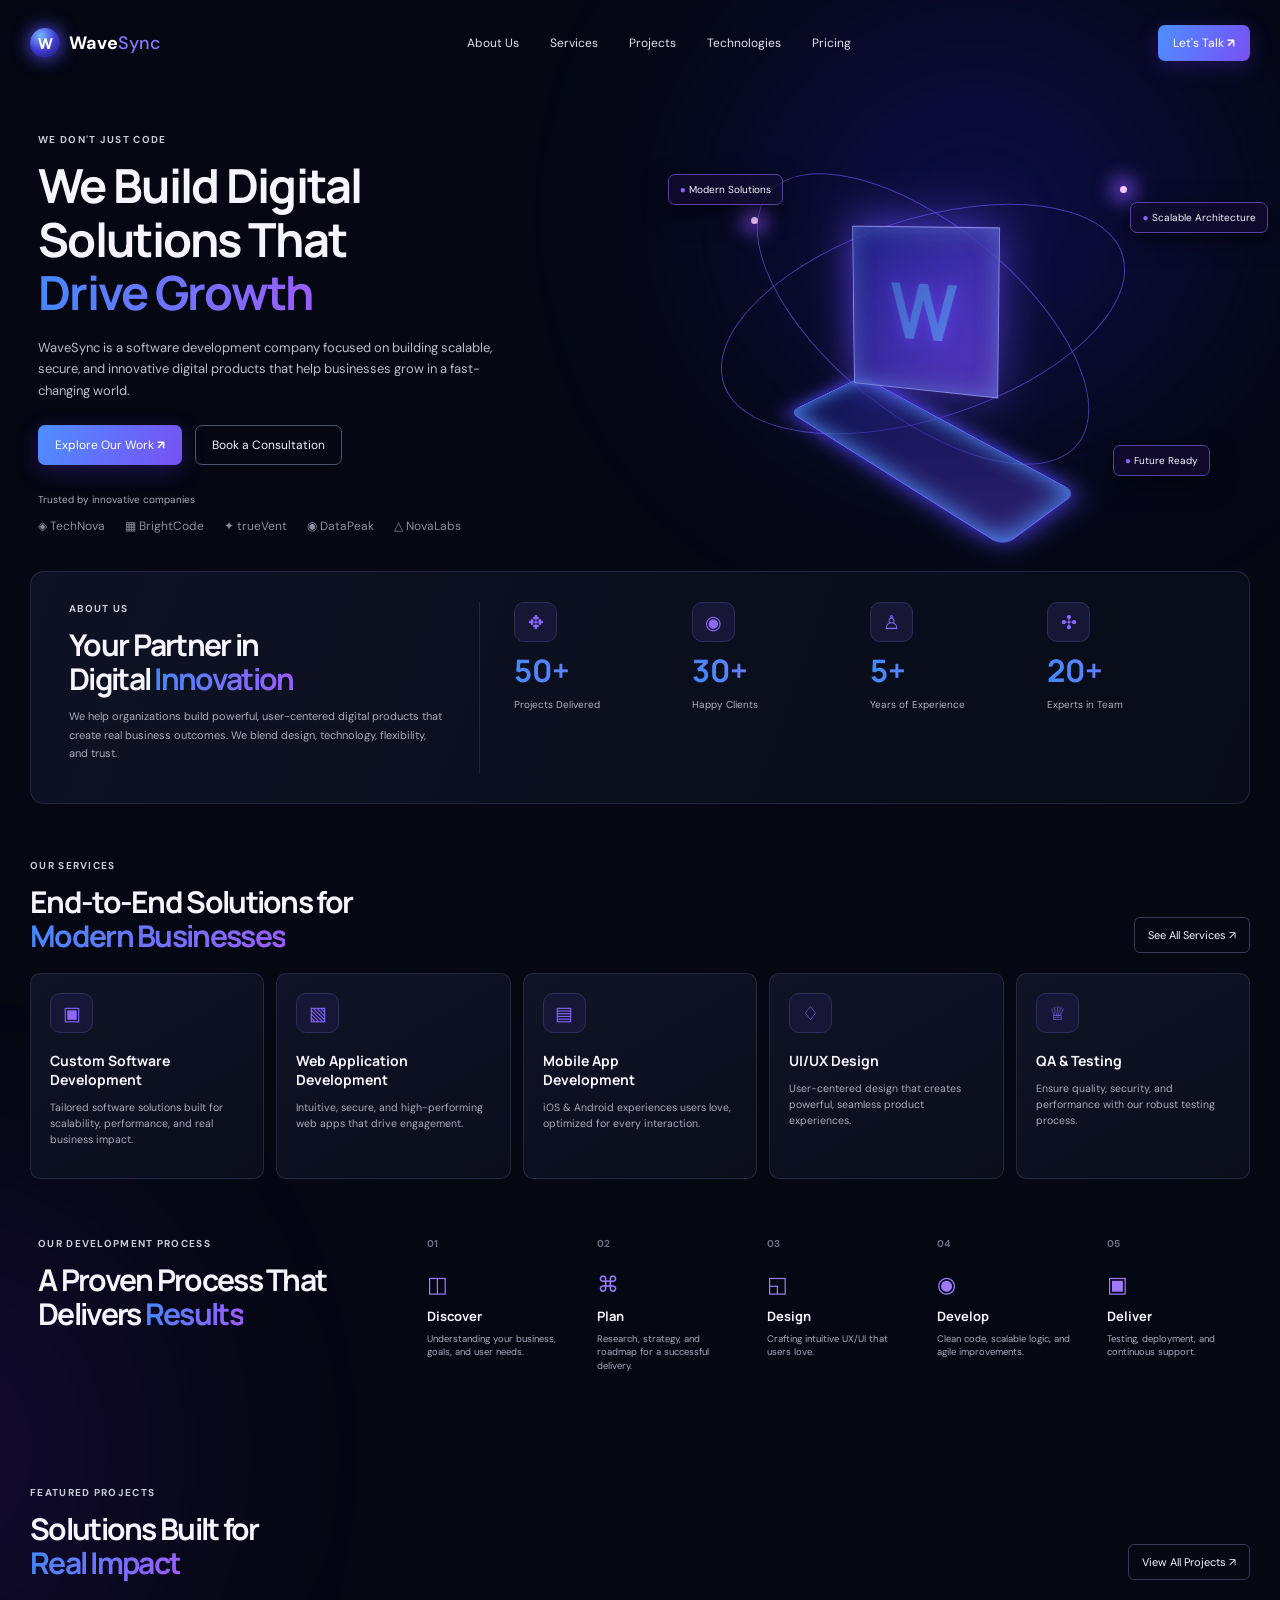
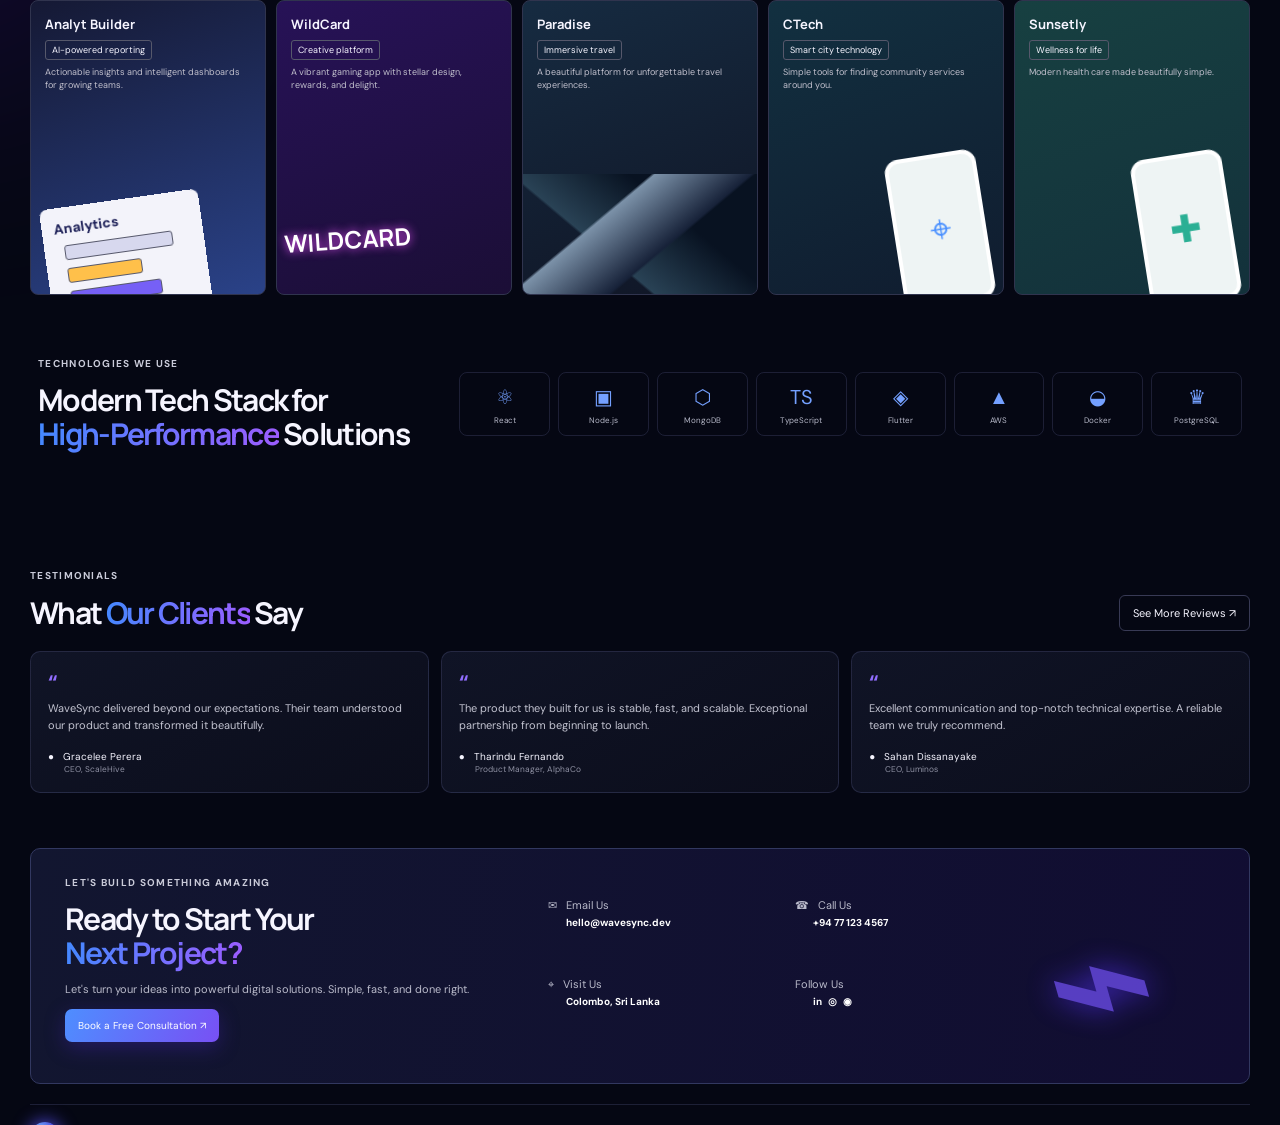
==== portfolio.html @ c1e36a17 "Add files via upload" ====
<!doctype html>
<html lang="en">
  <head>
    <meta charset="utf-8">
    <meta http-equiv="refresh" content="0; url=../index.html">
    <title>Open WaveSync Portfolio</title>
  </head>
  <body>
    <p>Opening the portfolio… <a href="../index.html">Open it manually</a>.</p>
  </body>
</html>
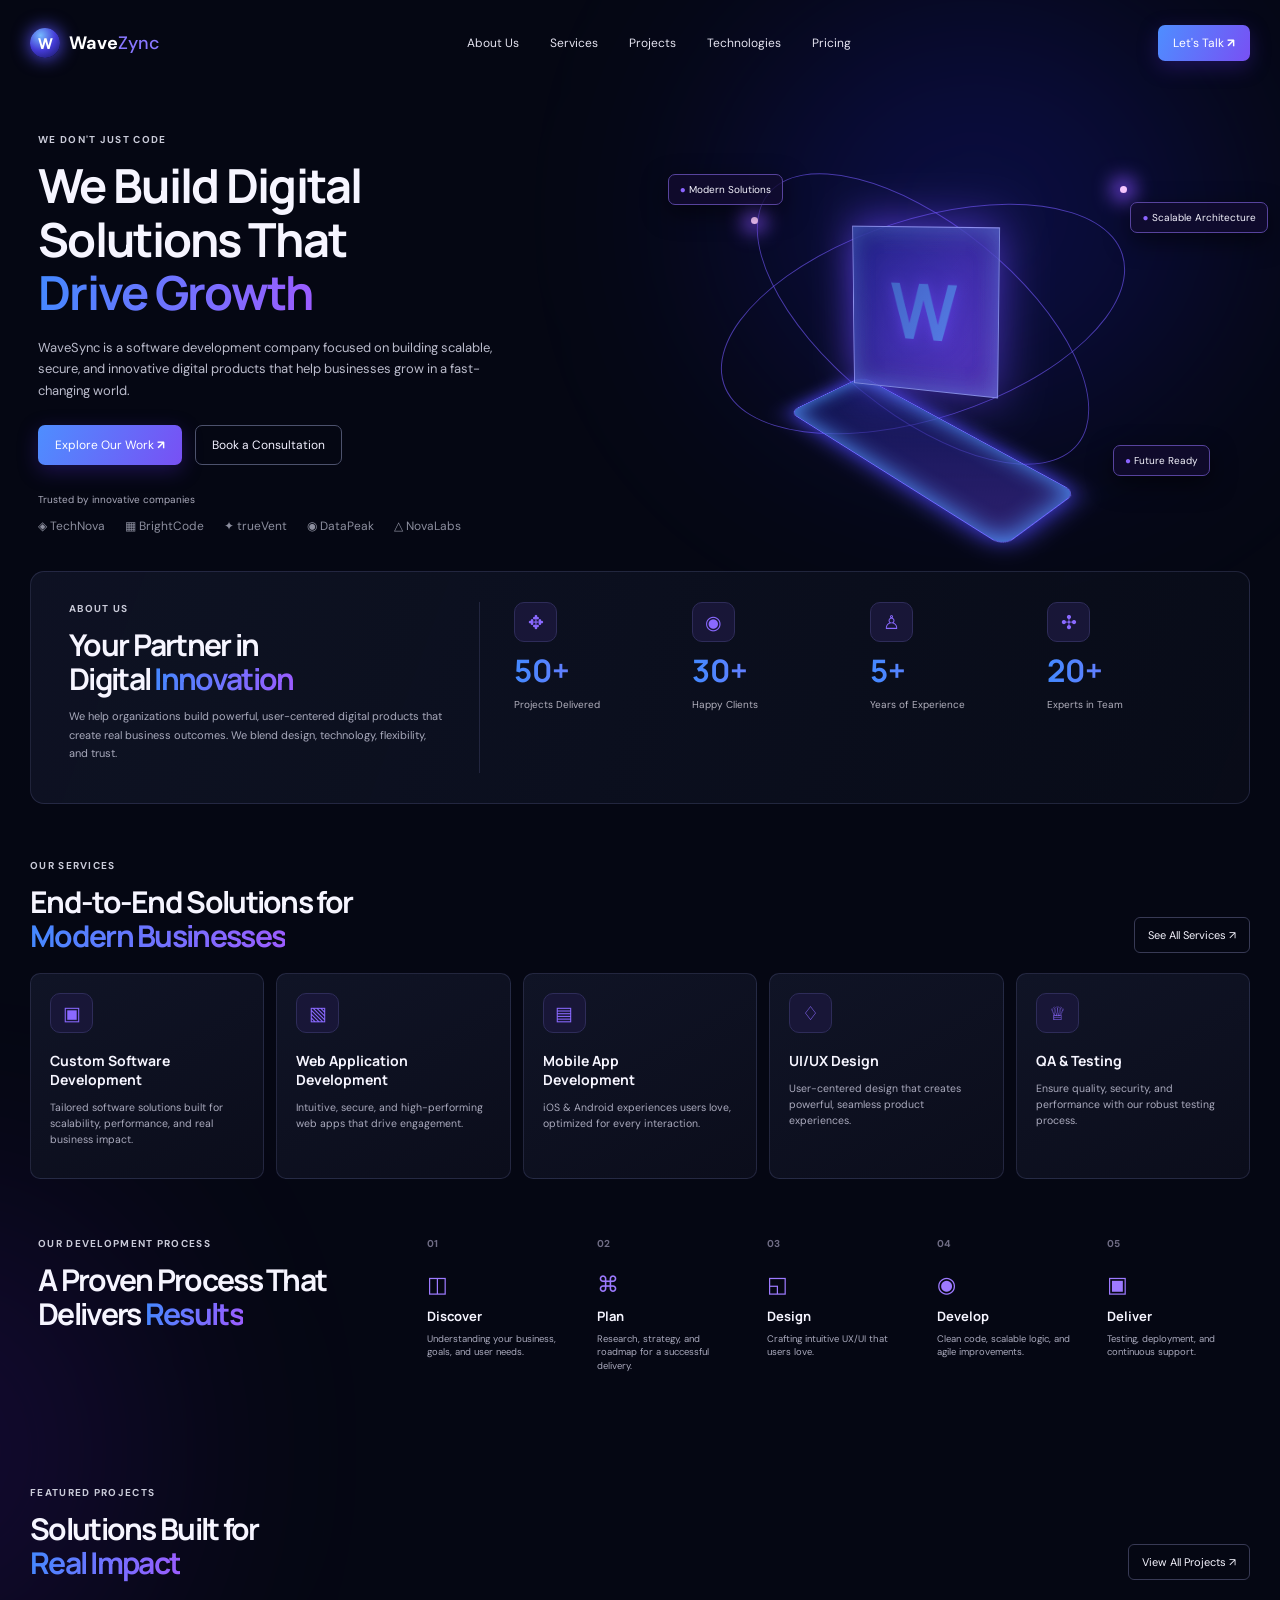
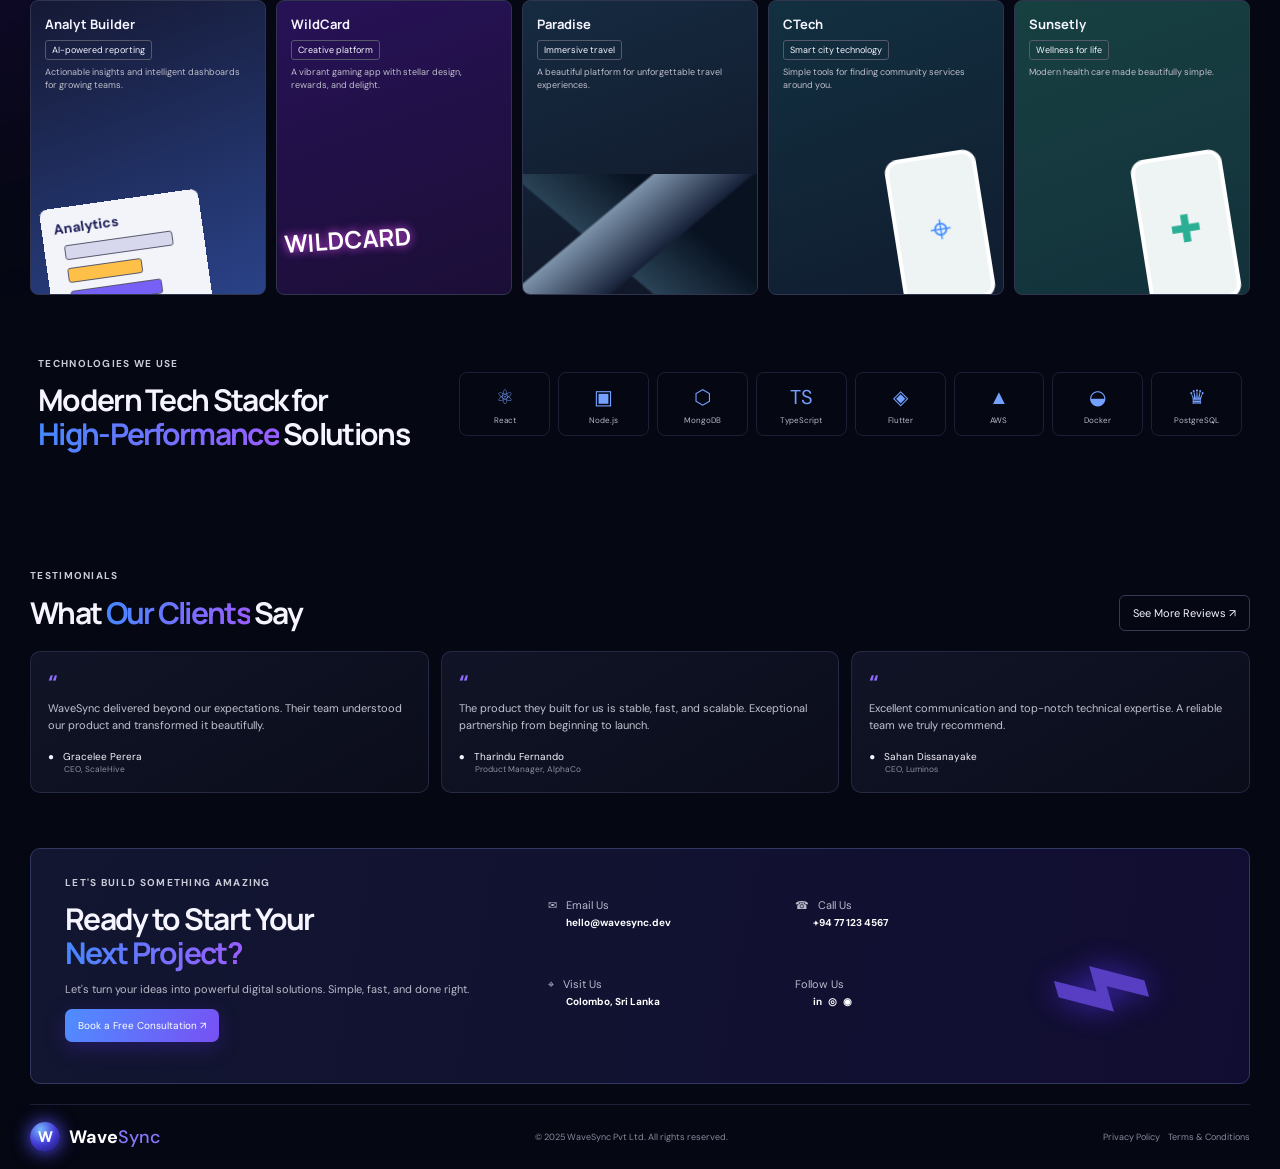
==== commit 4395ef81: "Update portfolio.html" ====
--- a/portfolio.html
+++ b/portfolio.html
@@ -3,7 +3,7 @@
   <head>
     <meta charset="utf-8">
     <meta http-equiv="refresh" content="0; url=../index.html">
-    <title>Open WaveSync Portfolio</title>
+    <title>Open WaveZync Portfolio</title>
   </head>
   <body>
     <p>Opening the portfolio… <a href="../index.html">Open it manually</a>.</p>
